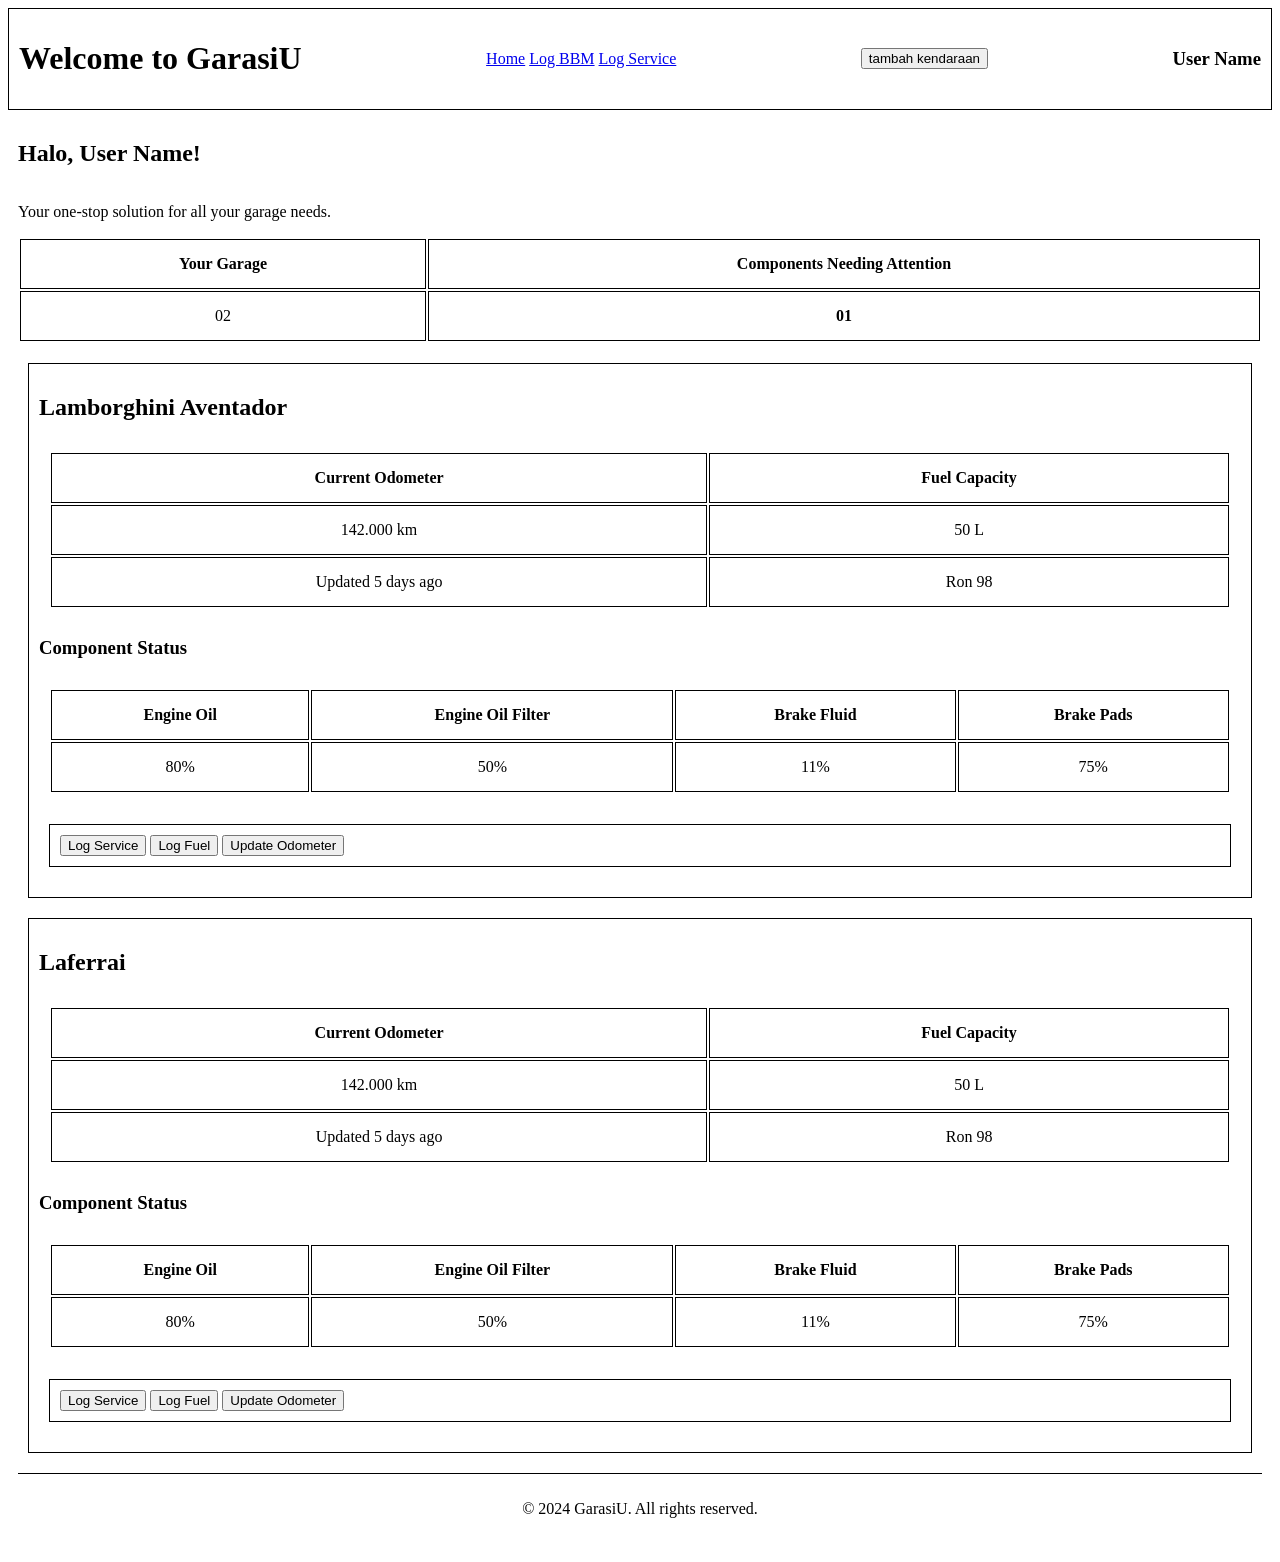
==== index.html @ b38bbaf8 "GarisU Homepage data" ====
<!DOCTYPE html>
<html lang="en">
    <head>
        <meta charset="UTF-8">
        <meta name="viewport" content="width=device-width, initial-scale=1.0">
        <title>GarasiU</title>
        <style>
            th, td {
            padding: 15px;
            text-align: center;
            border: 1px solid #000000;
            }
            section {
            padding: 10px;
            display: flex;
            flex-direction: column;
            justify-content: space-between;
            }
            header {
                display: flex;
                justify-content: space-between;
                align-items: center;
                padding: 10px;
                border: 1px solid #000000;
            }
            div {
                border: 1px solid #000000;
                padding: 10px;
                margin: 10px 0;
            }
            footer {
                text-align: center;
                padding: 10px;
                border-top: 1px solid #000000;
            }
        </style>

    </head>

    <main>
        <header>
            <h1>Welcome to GarasiU</h1>
            <nav>
                <link>
                    <a href="index.html">Home</a>
                    <a href="logBBM.html">Log BBM</a>
                    <a href="logService.html">Log Service</a>
                </link>
            </nav>
            <button>tambah kendaraan</button>
            <h3>User Name</h3>
        </header>

        <section>
            <h2>Halo, User Name!</h2>
            <p>Your one-stop solution for all your garage needs.</p>
            <table>
                <tr>
                    <th>Your Garage</th>
                    <th>Components Needing Attention</th>
                </tr>
                <tr>
                    <td>02</td>
                    <td><b>01</b></td>
                </tr>
            </table>
        </sec>

        <section>
            <div>
                <h2>Lamborghini Aventador</h2>
                <section>
                    <table>
                        <tr>
                            <th>Current Odometer</th>
                            <th>Fuel Capacity</th>
                        </tr>
                        <tr>
                            <td>142.000 km</td>
                            <td>50 L</td>
                        </tr>
                        <tr>
                            <td>Updated 5 days ago</td>
                            <td>Ron 98</td>
                        </tr>
                    </table>
                </section>
                <h3>Component Status</h3>
                <section>
                    <table>
                        <tr>
                            <th>Engine Oil</th>
                            <th>Engine Oil Filter</th>
                            <th>Brake Fluid</th>
                            <th>Brake Pads</th>
                        </tr>
                        <tr>
                            <td>80%</td>
                            <td>50%</td>
                            <td>11%</td>
                            <td>75%</td>
                        </tr>
                    </table>
                </section>
                <section>
                    <div>
                        <button>Log Service</button>
                        <button>Log Fuel</button>
                        <button>Update Odometer</button>
                    </div>
                </section>
            </div>

            <div>
                <h2>Laferrai</h2>
                <section>
                    <table>
                        <tr>
                            <th>Current Odometer</th>
                            <th>Fuel Capacity</th>
                        </tr>
                        <tr>
                            <td>142.000 km</td>
                            <td>50 L</td>
                        </tr>
                        <tr>
                            <td>Updated 5 days ago</td>
                            <td>Ron 98</td>
                        </tr>
                    </table>
                </section>
                <h3>Component Status</h3>
                <section>
                    <table>
                        <tr>
                            <th>Engine Oil</th>
                            <th>Engine Oil Filter</th>
                            <th>Brake Fluid</th>
                            <th>Brake Pads</th>
                        </tr>
                        <tr>
                            <td>80%</td>
                            <td>50%</td>
                            <td>11%</td>
                            <td>75%</td>
                        </tr>
                    </table>
                </section>
                <section>
                    <div>
                        <button>Log Service</button>
                        <button>Log Fuel</button>
                        <button>Update Odometer</button>
                    </div>
                </section>
            </div>
        </section>

        <footer>
            <p>&copy; 2024 GarasiU. All rights reserved.</p>
        </footer>
    </main>
</html>
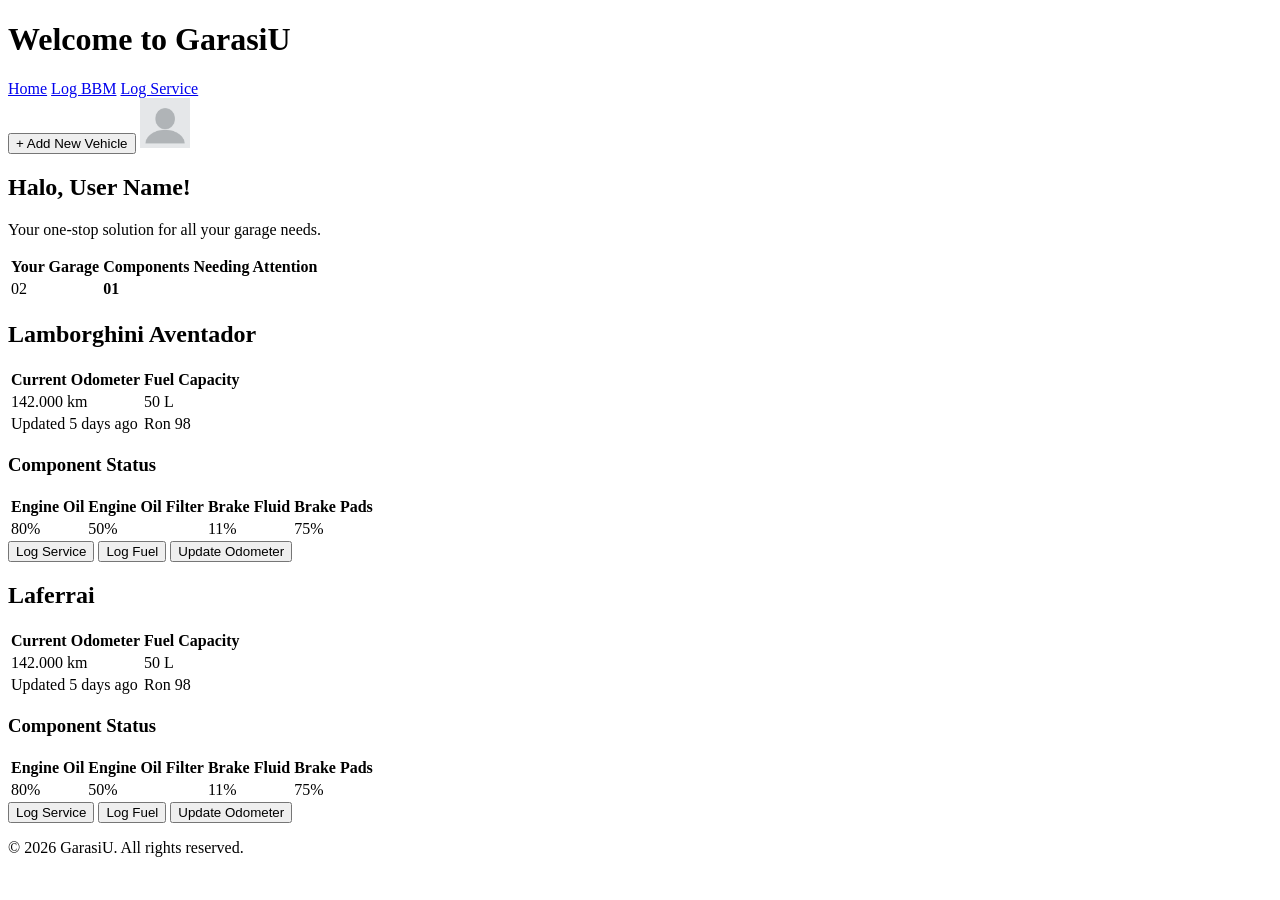
==== commit 39b3972e: "docs: progress documentation" ====
--- a/index.html
+++ b/index.html
@@ -4,37 +4,6 @@
         <meta charset="UTF-8">
         <meta name="viewport" content="width=device-width, initial-scale=1.0">
         <title>GarasiU</title>
-        <style>
-            th, td {
-            padding: 15px;
-            text-align: center;
-            border: 1px solid #000000;
-            }
-            section {
-            padding: 10px;
-            display: flex;
-            flex-direction: column;
-            justify-content: space-between;
-            }
-            header {
-                display: flex;
-                justify-content: space-between;
-                align-items: center;
-                padding: 10px;
-                border: 1px solid #000000;
-            }
-            div {
-                border: 1px solid #000000;
-                padding: 10px;
-                margin: 10px 0;
-            }
-            footer {
-                text-align: center;
-                padding: 10px;
-                border-top: 1px solid #000000;
-            }
-        </style>
-
     </head>
 
     <main>
@@ -47,8 +16,8 @@
                     <a href="logService.html">Log Service</a>
                 </link>
             </nav>
-            <button>tambah kendaraan</button>
-            <h3>User Name</h3>
+            <button>+ Add New Vehicle</button>
+            <img src="profile.png" alt="user profile picture" width="50" height="50">
         </header>
 
         <section>
@@ -64,7 +33,7 @@
                     <td><b>01</b></td>
                 </tr>
             </table>
-        </sec>
+        </section>
 
         <section>
             <div>
@@ -157,7 +126,7 @@
         </section>
 
         <footer>
-            <p>&copy; 2024 GarasiU. All rights reserved.</p>
+            <p>&copy; 2026 GarasiU. All rights reserved.</p>
         </footer>
     </main>
 </html>
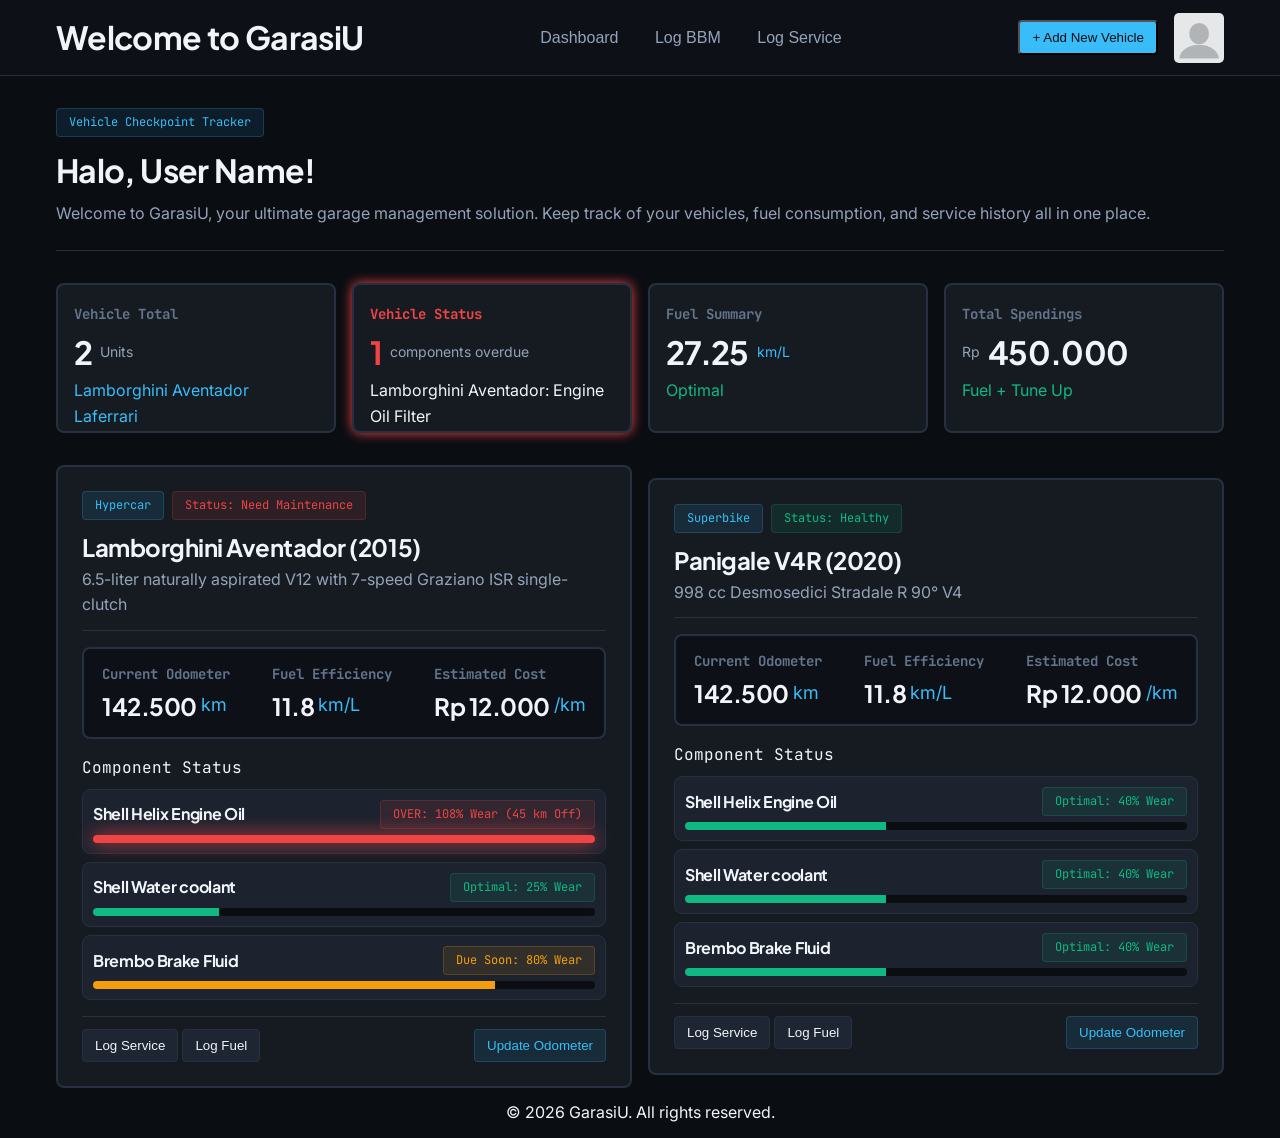
==== commit b7029a13: "style: dashboard styling and responsive" ====
--- a/index.html
+++ b/index.html
@@ -3,124 +3,232 @@
     <head>
         <meta charset="UTF-8">
         <meta name="viewport" content="width=device-width, initial-scale=1.0">
-        <title>GarasiU</title>
+        <title>GarasiU - Dasboard</title>
+        <link rel="stylesheet" href="style.css">
     </head>
 
     <main>
-        <header>
+        <header class="header">
             <h1>Welcome to GarasiU</h1>
             <nav>
-                <link>
-                    <a href="index.html">Home</a>
-                    <a href="logBBM.html">Log BBM</a>
-                    <a href="logService.html">Log Service</a>
-                </link>
+                <a href="index.html">Dashboard</a>
+                <a href="logBBM.html">Log BBM</a>
+                <a href="logService.html">Log Service</a>
             </nav>
-            <button>+ Add New Vehicle</button>
-            <img src="profile.png" alt="user profile picture" width="50" height="50">
+
+            <div>
+                <button>+ Add New Vehicle</button>
+                <img src="profile.png" alt="user profile picture" width="50" height="50">
+            </div>
         </header>
 
-        <section>
+        <section class="hero-home">
+            <span>Vehicle Checkpoint Tracker</span>
             <h2>Halo, User Name!</h2>
-            <p>Your one-stop solution for all your garage needs.</p>
-            <table>
-                <tr>
-                    <th>Your Garage</th>
-                    <th>Components Needing Attention</th>
-                </tr>
-                <tr>
-                    <td>02</td>
-                    <td><b>01</b></td>
-                </tr>
-            </table>
+            <p>Welcome to GarasiU, your ultimate garage management solution. Keep track of your vehicles, fuel consumption, and
+                service history all in one place.</p>
         </section>
 
-        <section>
-            <div>
-                <h2>Lamborghini Aventador</h2>
-                <section>
-                    <table>
-                        <tr>
-                            <th>Current Odometer</th>
-                            <th>Fuel Capacity</th>
-                        </tr>
-                        <tr>
-                            <td>142.000 km</td>
-                            <td>50 L</td>
-                        </tr>
-                        <tr>
-                            <td>Updated 5 days ago</td>
-                            <td>Ron 98</td>
-                        </tr>
-                    </table>
-                </section>
-                <h3>Component Status</h3>
-                <section>
-                    <table>
-                        <tr>
-                            <th>Engine Oil</th>
-                            <th>Engine Oil Filter</th>
-                            <th>Brake Fluid</th>
-                            <th>Brake Pads</th>
-                        </tr>
-                        <tr>
-                            <td>80%</td>
-                            <td>50%</td>
-                            <td>11%</td>
-                            <td>75%</td>
-                        </tr>
-                    </table>
-                </section>
-                <section>
-                    <div>
+        <section class="hero-tab">
+            <div class="hero-tab-armada">
+                <span>Vehicle Total</span>
+                <div>
+                    <h2>2</h2>
+                    <p>Units</p>
+                </div>
+                <ul>Lamborghini Aventador</ul>
+                <ul>Laferrari</ul>
+            </div>
+
+            <div class="hero-tab-status">
+                <span>Vehicle Status</span>
+                <div>
+                    <h2>1</h2>
+                    <p>components overdue</p>
+                </div>
+                <article>Lamborghini Aventador: Engine Oil Filter</article>
+            </div>
+
+            <div class="hero-tab-fuelSummary">
+                <span>Fuel Summary</span>
+                <div>
+                    <h2>27.25</h2>
+                    <p>km/L</p>
+                </div>
+                <article>Optimal</article>
+            </div>
+
+            <div class="hero-tab-spendings">
+                <span>Total Spendings</span>
+                <div>
+                    <p>Rp</p>
+                    <h2>450.000</h2>
+                </div>
+                <article>Fuel + Tune Up</article>
+            </div>
+        </section>
+
+        <section class="card-vehicle">
+            <div class="card-vehicle-1">
+                <section class="card-header">
+                    <div class="card-span">
+                        <span class="type">Hypercar</span>
+                        <span class="status">Status: Need Maintenance</span>
+                    </div>
+                    <h2>Lamborghini Aventador (2015)</h2>
+                    <p>6.5-liter naturally aspirated V12 with 7-speed Graziano ISR single-clutch</p>
+                </section>
+
+                <section class="box-section">
+                    <div class="box-odo">
+                        <span>Current Odometer</span>
+                        <div>
+                            <h2>142.500</h2>
+                            <p>km</p>
+                        </div>
+                    </div>
+
+                    <div class="box-fuel">
+                        <span>Fuel Efficiency</span>
+                        <div >
+                            <h2>11.8</h2>
+                            <p>km/L</p>
+                        </div>
+                    </div>
+
+                    <div class="box-cost">
+                        <span>Estimated Cost</span>
+                        <div>
+                            <h2>Rp 12.000</h2>
+                            <p>/km</p>
+                        </div>
+                    </div>
+                </section>
+
+                <section class="component-list">
+                <span>Component Status</span>
+                    <div class="component-item">
+                        <div class="component-header-1">
+                            <h4>Shell Helix Engine Oil</h4>
+                            <span>OVER: 108% Wear (45 km Off)</span>
+                        </div>
+                
+                        <div class="component-progress-1">
+                            <div class="component-progress-bar-1" style="width: 100%;"></div>
+                        </div>
+                    </div>
+
+                    <div class="component-item">
+                        <div class="component-header-2">
+                            <h4>Shell Water coolant</h4>
+                            <span>Optimal: 25% Wear</span>
+                        </div>
+                    
+                        <div class="component-progress-2">
+                            <div class="component-progress-bar-2" style="width: 25%;"></div>
+                        </div>
+                    </div>
+
+                    <div class="component-item">
+                        <div class="component-header-3">
+                            <h4>Brembo Brake Fluid</h4>
+                            <span>Due Soon: 80% Wear</span>
+                        </div>
+                    
+                        <div class="component-progress-3">
+                            <div class="component-progress-bar-3" style="width: 80%;"></div>
+                        </div>
+                    </div>
+                </section>
+
+                <section class="box-footer">
+                    <div class="box-footer-left">
                         <button>Log Service</button>
                         <button>Log Fuel</button>
-                        <button>Update Odometer</button>
-                    </div>
-                </section>
-            </div>
-
-            <div>
-                <h2>Laferrai</h2>
-                <section>
-                    <table>
-                        <tr>
-                            <th>Current Odometer</th>
-                            <th>Fuel Capacity</th>
-                        </tr>
-                        <tr>
-                            <td>142.000 km</td>
-                            <td>50 L</td>
-                        </tr>
-                        <tr>
-                            <td>Updated 5 days ago</td>
-                            <td>Ron 98</td>
-                        </tr>
-                    </table>
-                </section>
-                <h3>Component Status</h3>
-                <section>
-                    <table>
-                        <tr>
-                            <th>Engine Oil</th>
-                            <th>Engine Oil Filter</th>
-                            <th>Brake Fluid</th>
-                            <th>Brake Pads</th>
-                        </tr>
-                        <tr>
-                            <td>80%</td>
-                            <td>50%</td>
-                            <td>11%</td>
-                            <td>75%</td>
-                        </tr>
-                    </table>
-                </section>
-                <section>
-                    <div>
+                    </div>
+                    <button class="box-footer-right">Update Odometer</button>
+                </section>
+            </div>
+
+            <!-- second -->
+            <div class="card-vehicle-2">
+                <section class="card-header-2">
+                    <div class="card-span-2">
+                        <span class="type">Superbike</span>
+                        <span class="status">Status: Healthy</span>
+                    </div>
+                    <h2>Panigale V4R (2020)</h2>
+                    <p>998 cc Desmosedici Stradale R 90° V4</p>
+                </section>
+            
+                <section class="box-section">
+                    <div class="box-odo">
+                        <span>Current Odometer</span>
+                        <div>
+                            <h2>142.500</h2>
+                            <p>km</p>
+                        </div>
+                    </div>
+            
+                    <div class="box-fuel">
+                        <span>Fuel Efficiency</span>
+                        <div>
+                            <h2>11.8</h2>
+                            <p>km/L</p>
+                        </div>
+                    </div>
+            
+                    <div class="box-cost">
+                        <span>Estimated Cost</span>
+                        <div>
+                            <h2>Rp 12.000</h2>
+                            <p>/km</p>
+                        </div>
+                    </div>
+                </section>
+            
+                <section class="component-list">
+                    <span>Component Status</span>
+                    <div class="component-item">
+                        <div class="component-header-1-2">
+                            <h4>Shell Helix Engine Oil</h4>
+                            <span>Optimal: 40% Wear</span>
+                        </div>
+            
+                        <div class="component-progress-1-2">
+                            <div class="component-progress-bar-1-2" style="width: 40%;"></div>
+                        </div>
+                    </div>
+            
+                    <div class="component-item">
+                        <div class="component-header-2-2">
+                            <h4>Shell Water coolant</h4>
+                            <span>Optimal: 40% Wear</span>
+                        </div>
+            
+                        <div class="component-progress-2-2">
+                            <div class="component-progress-bar-2-2" style="width: 40%;"></div>
+                        </div>
+                    </div>
+            
+                    <div class="component-item">
+                        <div class="component-header-3-2">
+                            <h4>Brembo Brake Fluid</h4>
+                            <span>Optimal: 40% Wear</span>
+                        </div>
+            
+                        <div class="component-progress-3-2">
+                            <div class="component-progress-bar-3-2" style="width: 40%;"></div>
+                        </div>
+                    </div>
+                </section>
+            
+                <section class="box-footer">
+                    <div class="box-footer-left">
                         <button>Log Service</button>
                         <button>Log Fuel</button>
-                        <button>Update Odometer</button>
-                    </div>
+                    </div>
+                    <button class="box-footer-right">Update Odometer</button>
                 </section>
             </div>
         </section>
--- a/style.css
+++ b/style.css
@@ -0,0 +1,644 @@
+@import url('https://fonts.googleapis.com/css2?family=Inter:wght@400;500;600&family=JetBrains+Mono:wght@400;500;600;700&family=Plus+Jakarta+Sans:wght@600;700;800&display=swap');
+
+* {
+    box-sizing: border-box;
+    margin: 0;
+    padding: 0;
+}
+
+body, p, article {
+    font-family: 'Inter', -apple-system, BlinkMacSystemFont, 'Segoe UI', Roboto, sans-serif;
+    color: #F1F5F9;
+    line-height: 1.6;
+}
+
+h1, h2, h3, h4, h5, h6 {
+    font-family: 'Plus Jakarta Sans', sans-serif;
+    font-weight: 700;
+    letter-spacing: -0.02em; 
+}
+
+span {
+    font-family: 'JetBrains Mono', monospace;
+}
+
+main {
+    background-color: #0A0D12;
+    height: 100%;
+}
+
+/* Header Styles */
+.header{
+    background-color: #0D1117;
+    display: flex;
+    border-bottom: 1px solid #263040;
+    color: #F1F5F9;
+    font-family: Nunito, sans-serif;
+    justify-content: space-between;
+    align-items: center;
+    padding: 12px 56px;
+}
+
+.header button {
+    background-color: #38BDF8;
+    color: #0A0D12;
+    font-family: Nunito, sans-serif;
+    padding: 8px 12px;
+    border-radius: 4px;
+    cursor: pointer;
+}
+
+.header nav a {
+    color: #94A3B8;
+    text-decoration: none;
+    gap: 24px;
+    font-size: 16px;
+    padding: 8px 16px;
+}
+
+.header nav a:hover {
+    color: #38BDF8;
+    text-decoration: underline;
+    text-decoration-color: #38BDF8;
+    text-decoration-thickness: 1px;
+    text-underline-offset: 4px;
+    transition: all 0.4s;
+}
+
+.header div {
+    display: flex;
+    align-items: center;
+    gap: 16px;
+}
+
+header div img {
+    border-radius: 10%;
+    cursor: pointer;
+}
+
+/* Hero Section Styles */
+.hero-home {
+    color: #F1F5F9;
+    font-family: Nunito, sans-serif;
+    text-align: left;
+    margin: 32px 56px;
+    border-bottom: 1px solid #263040;
+}
+
+.hero-home span {
+    display: inline-flex;
+    align-items: center;
+    width: fit-content;
+    padding: 4px 12px;
+    font-size: 12px;
+    border-radius: 4px; 
+    color: #38BDF8;
+    background-color: rgb(56 189 248 / 10%); 
+    border: 1px solid rgb(56 189 248 / 20%);
+}
+
+.hero-home h2 {
+    font-size: 32px;
+    margin-top: 8px;
+    margin-bottom: 4px;
+}
+
+.hero-home p {
+    font-size: 16px;
+    margin-top: 0;
+    margin-bottom: 24px;
+    color: #94A3B8;
+}
+
+.hero-tab {
+    display: flex;
+    gap: 16px;
+    margin: 32px 56px;
+    justify-content: center;
+    align-items: center;
+    justify-content: space-between;
+}
+
+/* Hero Tab Styles */
+.hero-tab-armada, .hero-tab-status, .hero-tab-fuelSummary, .hero-tab-spendings {
+    background-color: #161B22;
+    border: 2px solid #263040;
+    border-radius: 8px;
+    padding: 16px;
+    width: 25vw;
+    height: 150px;   
+}
+
+.hero-tab-status {
+    background-color: #161B22;
+    border: 2px solid #263040;
+    border-radius: 8px;
+    padding: 16px;
+    width: 25vw;
+    height: 150px;
+    box-shadow: 0 0 12px #EF4444;
+}
+
+.hero-tab-armada span, .hero-tab-fuelSummary span, .hero-tab-spendings span {
+    font-size: 14px;
+    font-weight: bold;
+    color: #64748B;
+}
+
+.hero-tab-status span {
+    font-size: 14px;
+    font-weight: bold;
+    color: #EF4444;
+}
+
+.hero-tab-armada div, .hero-tab-status div, .hero-tab-fuelSummary div, .hero-tab-spendings div {
+    display: flex;
+    align-items: center;
+    gap: 8px;
+}
+
+.hero-tab-armada h2, .hero-tab-status h2, .hero-tab-fuelSummary h2, .hero-tab-spendings h2 {
+    font-size: 32px;
+}
+
+.hero-tab-armada p, .hero-tab-status p, .hero-tab-spendings p {
+    font-size: 14px;
+    color: #94A3B8;
+}
+.hero-tab-fuelSummary p {
+    font-size: 14px;
+    color: #38BDF8;
+}
+
+.hero-tab-armada ul {
+    font-size: 16px;
+    font-weight: normal;
+    color: #38BDF8;
+}
+
+.hero-tab-status h2{
+    font-size: 32px;
+    color: #EF4444;
+}
+
+.hero-tab-status article {
+    font-size: 16px;
+    font-weight: normal;
+}
+
+.hero-tab-fuelSummary article, .hero-tab-spendings article {
+    font-size: 16px;
+    font-weight: normal;
+    color: #10B981;
+}
+
+/* Card Vehicle Styles */
+.card-vehicle {
+    display: flex;
+    padding: 0px 56px;
+    align-items: center;
+    justify-content: center;
+    justify-content: space-between;
+}
+
+.card-vehicle-1, .card-vehicle-2, .card-vehicle-3 {
+    display: flex;
+    flex-direction: column;
+    background-color: #161B22;
+    border: 2px solid #263040;
+    border-radius: 8px;
+    padding: 24px;
+    width: 45vw;
+    min-height: 150px;   
+    gap: 16px;
+}
+
+.card-vehicle-1 p, .card-vehicle-2 p, .card-vehicle-3 p { 
+    font-size: 16px;
+    margin-top: 0;
+    color: #94A3B8;
+}
+
+.card-span {
+    display: flex;
+    gap: 8px;
+    padding-bottom: 8px;
+}
+.card-span .type {
+    display: inline-flex;
+    align-items: center;
+    width: fit-content;
+    padding: 4px 12px;
+    font-size: 12px;
+    border-radius: 4px; 
+    color: #38BDF8;
+    background-color: rgb(56 189 248 / 10%); 
+    border: 1px solid rgb(56 189 248 / 20%);
+}
+
+.card-span .status {
+    display: inline-flex;
+    align-items: center;
+    width: fit-content;
+    padding: 4px 12px;
+    font-size: 12px;
+    border-radius: 4px; 
+    color: #EF4444;
+    background-color: rgb(239 68 68 / 10%); 
+    border: 1px solid rgb(239 68 68 / 20%);
+}
+
+.card-header {
+    display: flex;
+    flex-direction: column;
+    border-bottom: 1px solid #263040;
+    padding-bottom: 12px;
+}
+
+.card-span-2 {
+    display: flex;
+    gap: 8px;
+    padding-bottom: 8px;
+}
+.card-span-2 .type {
+    display: inline-flex;
+    align-items: center;
+    width: fit-content;
+    padding: 4px 12px;
+    font-size: 12px;
+    border-radius: 4px; 
+    color: #38BDF8;
+    background-color: rgb(56 189 248 / 10%); 
+    border: 1px solid rgb(56 189 248 / 20%);
+}
+
+.card-span-2 .status {
+    display: inline-flex;
+    align-items: center;
+    width: fit-content;
+    padding: 4px 12px;
+    font-size: 12px;
+    border-radius: 4px; 
+    color: #10B981;
+    background-color: rgb(16 185 129 / 10%); 
+    border: 1px solid rgb(16 185 129 / 20%)
+}
+
+.card-header-2 {
+    display: flex;
+    flex-direction: column;
+    border-bottom: 1px solid #263040;
+    padding-bottom: 12px;
+}
+
+.box-section {
+    display: flex;
+    gap: 16px;
+    padding: 12px 18px;
+    justify-content: center;
+    align-items: center;
+    justify-content: space-between;
+    background-color: #0D1117;
+    width: 100%;
+    border-radius: 8px;
+    border: 2px solid #263040;
+}
+
+.box-odo div, .box-fuel div, .box-cost div {
+    display: flex;
+    flex-direction: row;
+    gap: 4px;
+    align-items: center;
+}
+
+.box-odo span, .box-fuel span, .box-cost span {
+    font-size: 14px;
+    font-weight: bold;
+    color: #64748B;
+}
+
+.box-odo p, .box-fuel p, .box-cost p {
+    font-size: 18px;
+    color: #38BDF8;
+}
+
+/* component status */
+.component-list {
+    display: flex;
+    flex-direction: column;
+    gap: 8px;
+}
+
+.component-item {
+    display: flex;
+    flex-direction: column;
+    gap: 6px;
+    padding: 10px;
+    background: rgb(31 38 51 / 80%); 
+    border: 1px solid #263040;
+    border-radius: 8px;
+}
+
+.component-header-1 {
+    display: flex;
+    align-items: center;
+    justify-content: space-between;
+    gap: 8px;
+}
+
+.component-header-1 span {
+    display: inline-flex;
+    align-items: center;
+    width: fit-content;
+    padding: 4px 12px;
+    font-size: 12px;
+    border-radius: 4px; 
+    color: #EF4444;
+    background-color: rgb(239 68 68 / 10%); 
+    border: 1px solid rgb(239 68 68 / 20%);
+}
+
+.component-progress-1 {
+    width: 100%;
+    height: 8px;
+    background: #0A0D12;
+    border-radius: 4px;
+    overflow: hidden;
+    box-shadow: 0 0 18px #EF4444;
+}
+
+.component-progress-bar-1 {
+    height: 100%;
+    background: #EF4444;
+    transition: width 0.3s ease-in-out;
+}
+
+.component-header-2 {
+    display: flex;
+    align-items: center;
+    justify-content: space-between;
+    gap: 8px;
+}
+
+.component-header-2 span {
+    display: inline-flex;
+    align-items: center;
+    width: fit-content;
+    padding: 4px 12px;
+    font-size: 12px;
+    border-radius: 4px; 
+    color: #10B981;
+    background-color: rgb(16 185 129 / 10%); 
+    border: 1px solid rgb(16 185 129 / 20%)
+}
+
+.component-progress-2 {
+    width: 100%;
+    height: 8px;
+    background: #0A0D12;
+    border-radius: 4px;
+    overflow: hidden;
+}
+
+.component-progress-bar-2 {
+    height: 100%;
+    background: #10B981;
+    transition: width 0.3s ease-in-out;
+}
+
+.component-header-3 {
+    display: flex;
+    align-items: center;
+    justify-content: space-between;
+    gap: 8px;
+}
+
+.component-header-3 span {
+    display: inline-flex;
+    align-items: center;
+    width: fit-content;
+    padding: 4px 12px;
+    font-size: 12px;
+    border-radius: 4px; 
+    color: #f59e0b;
+    background-color: rgb(245 158 11 / 10%); 
+    border: 1px solid rgb(245 158 11 / 20%)
+}
+
+.component-progress-3 {
+    width: 100%;
+    height: 8px;
+    background: #0A0D12;
+    border-radius: 4px;
+    overflow: hidden;
+}
+
+.component-progress-bar-3 {
+    height: 100%;
+    background: #f59e0b;
+    transition: width 0.3s ease-in-out;
+}
+
+
+.box-footer{
+    display: flex;
+    width: fill-content;
+    justify-content: space-between;
+    border-top: 1px solid #263040;
+    padding-top: 12px;
+}
+
+.box-footer-left button {
+    background-color: #1F2633;
+    color: #F1F5F9;
+    font-family: Nunito, sans-serif;
+    border: 1px solid rgb(38 48 64);
+    padding: 8px 12px;
+    border-radius: 4px;
+    cursor: pointer;
+}
+
+.box-footer-right {
+    font-family: Nunito, sans-serif;
+    padding: 8px 12px;
+    border-radius: 4px;
+    cursor: pointer;
+    color: #38BDF8;
+    background-color: rgb(56 189 248 / 10%); 
+    border: 1px solid rgb(56 189 248 / 20%);
+}
+
+.component-header-1-2 {
+    display: flex;
+    align-items: center;
+    justify-content: space-between;
+    gap: 8px;
+}
+
+.component-header-1-2 span {
+    display: inline-flex;
+    align-items: center;
+    width: fit-content;
+    padding: 4px 12px;
+    font-size: 12px;
+    border-radius: 4px; 
+    color: #10B981;
+    background-color: rgb(16 185 129 / 10%); 
+    border: 1px solid rgb(16 185 129 / 20%);
+}
+
+.component-progress-1-2 {
+    width: 100%;
+    height: 8px;
+    background: #0A0D12;
+    border-radius: 4px;
+    overflow: hidden;
+}
+
+.component-progress-bar-1-2 {
+    height: 100%;
+    background: #10B981;
+    transition: width 0.3s ease-in-out;
+}
+
+.component-header-2-2 {
+    display: flex;
+    align-items: center;
+    justify-content: space-between;
+    gap: 8px;
+}
+
+.component-header-2-2 span {
+    display: inline-flex;
+    align-items: center;
+    width: fit-content;
+    padding: 4px 12px;
+    font-size: 12px;
+    border-radius: 4px; 
+    color: #10B981;
+    background-color: rgb(16 185 129 / 10%); 
+    border: 1px solid rgb(16 185 129 / 20%);
+}
+
+.component-progress-2-2 {
+    width: 100%;
+    height: 8px;
+    background: #0A0D12;
+    border-radius: 4px;
+    overflow: hidden;
+}
+
+.component-progress-bar-2-2 {
+    height: 100%;
+    background: #10B981;
+    transition: width 0.3s ease-in-out;
+}
+
+.component-header-3-2 {
+    display: flex;
+    align-items: center;
+    justify-content: space-between;
+    gap: 8px;
+}
+
+.component-header-3-2 span {
+    display: inline-flex;
+    align-items: center;
+    width: fit-content;
+    padding: 4px 12px;
+    font-size: 12px;
+    border-radius: 4px; 
+    color: #10B981;
+    background-color: rgb(16 185 129 / 10%); 
+    border: 1px solid rgb(16 185 129 / 20%);
+}
+
+.component-progress-3-2 {
+    width: 100%;
+    height: 8px;
+    background: #0A0D12;
+    border-radius: 4px;
+    overflow: hidden;
+}
+
+.component-progress-bar-3-2 {
+    height: 100%;
+    background: #10B981;
+    transition: width 0.3s ease-in-out;
+}
+
+footer{
+    display: flex;
+    justify-content: space-between;
+    align-items: center;
+    justify-content: center;
+    padding: 12px 56px;
+}
+
+@media screen and (max-width: 768px) {
+    
+    .header {
+        flex-direction: column;
+        padding: 16px;
+        gap: 16px;
+        text-align: center;
+    }
+
+    .header nav {
+        display: flex;
+        flex-direction: column;
+        gap: 12px;
+        width: 100%;
+    }
+
+    .header div {
+        justify-content: center;
+        width: 100%;
+    }
+
+    .hero-home {
+        margin: 24px 16px;
+    }
+
+    .hero-tab {
+        flex-direction: column;
+        margin: 24px 16px;
+        gap: 16px;
+    }
+
+    .hero-tab-armada, .hero-tab-status, .hero-tab-fuelSummary, .hero-tab-spendings {
+        width: 100%; 
+    }
+
+    .card-vehicle {
+        flex-direction: column;
+        padding: 16px;
+        gap: 24px;
+    }
+
+    .card-vehicle-1, .card-vehicle-2, .card-vehicle-3 {
+        width: 100%; 
+    }
+
+    .box-section {
+        flex-direction: column;
+        align-items: flex-start;
+        gap: 12px;
+    }
+
+    .box-footer {
+        flex-direction: column;
+        gap: 12px;
+    }
+
+    .box-footer-left {
+        display: flex;
+        flex-direction: column;
+        gap: 8px;
+        width: 100%;
+    }
+
+    .box-footer-left button, .box-footer-right {
+        width: 100%;
+    }
+}
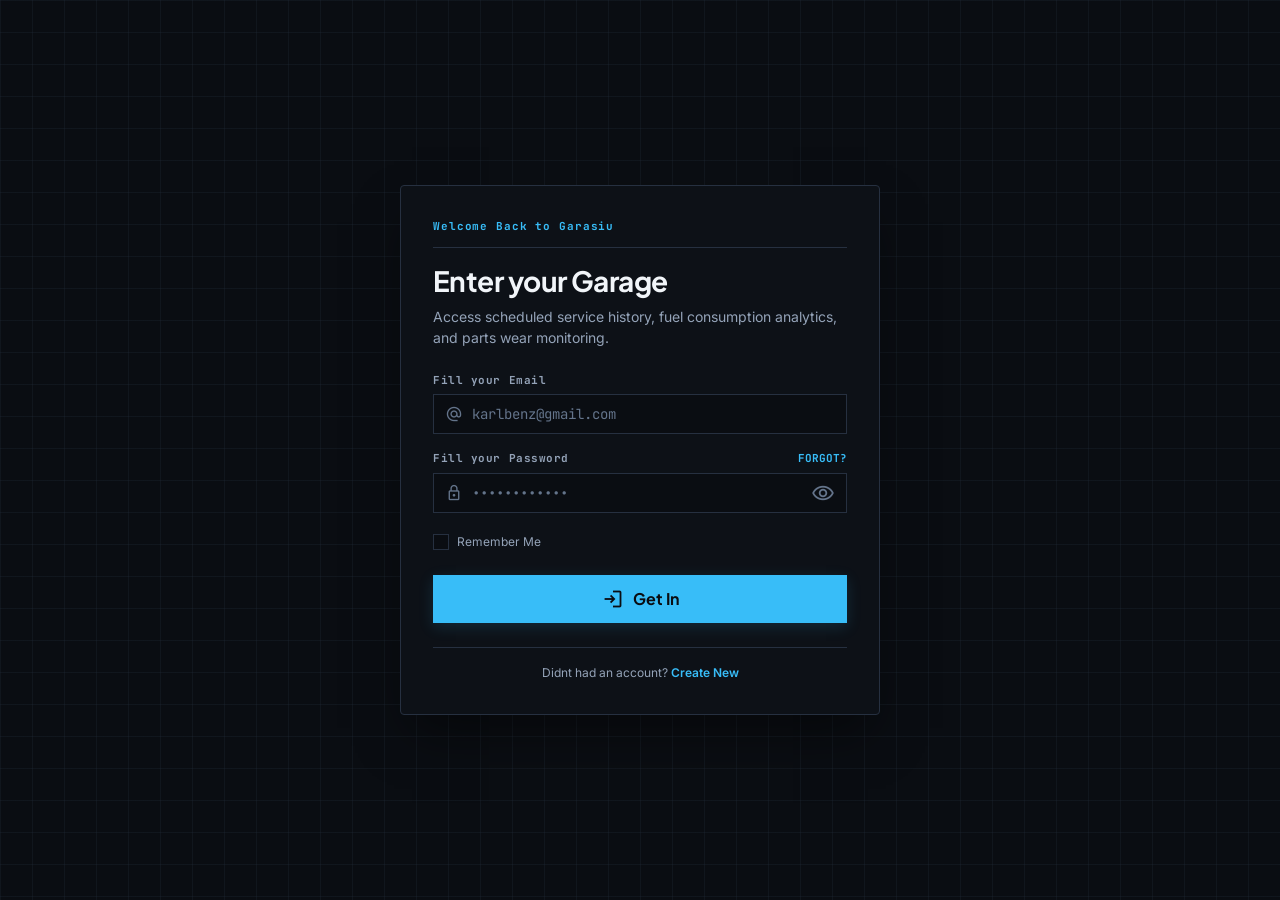
==== commit 9e6a89d7: "feat: new login page" ====
--- a/index.html
+++ b/index.html
@@ -1,240 +1,82 @@
 <!DOCTYPE html>
-<html lang="en">
-    <head>
-        <meta charset="UTF-8">
-        <meta name="viewport" content="width=device-width, initial-scale=1.0">
-        <title>GarasiU - Dasboard</title>
-        <link rel="stylesheet" href="style.css">
-    </head>
+<html lang="id">
 
-    <main>
-        <header class="header">
-            <h1>Welcome to GarasiU</h1>
-            <nav>
-                <a href="index.html">Dashboard</a>
-                <a href="logBBM.html">Log BBM</a>
-                <a href="logService.html">Log Service</a>
-            </nav>
+<head>
+    <meta charset="utf-8">
+    <meta name="viewport" content="width=device-width, initial-scale=1.0">
+    <title>GARASIU ApexLog — Autentikasi Pemilik Kendaraan</title>
 
-            <div>
-                <button>+ Add New Vehicle</button>
-                <img src="profile.png" alt="user profile picture" width="50" height="50">
-            </div>
-        </header>
+    <link href="https://fonts.googleapis.com" rel="preconnect">
+    <link crossorigin="" href="https://fonts.gstatic.com" rel="preconnect">
+    <link
+        href="https://fonts.googleapis.com/css2?family=Inter:wght@400;500;600&family=JetBrains+Mono:wght@400;500;600;700&family=Plus+Jakarta+Sans:wght@500;600;700;800&display=swap"
+        rel="stylesheet">
+    <link href="https://fonts.googleapis.com/css2?family=Material+Symbols+Outlined:wght,FILL@100..700,0..1&display=swap"
+        rel="stylesheet">
 
-        <section class="hero-home">
-            <span>Vehicle Checkpoint Tracker</span>
-            <h2>Halo, User Name!</h2>
-            <p>Welcome to GarasiU, your ultimate garage management solution. Keep track of your vehicles, fuel consumption, and
-                service history all in one place.</p>
-        </section>
+    <link rel="stylesheet" href="style.css">
+</head>
 
-        <section class="hero-tab">
-            <div class="hero-tab-armada">
-                <span>Vehicle Total</span>
-                <div>
-                    <h2>2</h2>
-                    <p>Units</p>
+<body>
+
+    <main class="container">
+        <div class="login-card">
+
+            <div class="card-header">
+                <div class="badge-group">
+                    <span class="label">Welcome Back to Garasiu</span>
                 </div>
-                <ul>Lamborghini Aventador</ul>
-                <ul>Laferrari</ul>
             </div>
 
-            <div class="hero-tab-status">
-                <span>Vehicle Status</span>
-                <div>
-                    <h2>1</h2>
-                    <p>components overdue</p>
-                </div>
-                <article>Lamborghini Aventador: Engine Oil Filter</article>
+            <div class="card-title">
+                <h2>Enter your Garage</h2>
+                <p>Access scheduled service history, fuel consumption analytics, and parts wear monitoring.</p>
             </div>
 
-            <div class="hero-tab-fuelSummary">
-                <span>Fuel Summary</span>
-                <div>
-                    <h2>27.25</h2>
-                    <p>km/L</p>
+
+            <form id="loginForm">
+
+                <div class="form-group">
+                    <label for="identifier">Fill your Email</label>
+                    <div class="input-wrapper">
+                        <span class="material-symbols-outlined input-icon">alternate_email</span>
+                        <input id="identifier" name="identifier" type="email" placeholder="karlbenz@gmail.com"
+                            required>
+                    </div>
                 </div>
-                <article>Optimal</article>
+
+                <div class="form-group">
+                    <div class="label-row">
+                        <label for="password">Fill your Password</label>
+                        <a href="#" class="forgot-link">FORGOT?</a>
+                    </div>
+                    <div class="input-wrapper">
+                        <span class="material-symbols-outlined input-icon">lock</span>
+                        <input id="password" name="password" type="password" placeholder="••••••••••••" required>
+                        <button type="button" class="btn-toggle-pwd" onclick="togglePasswordVisibility()">
+                            <span class="material-symbols-outlined" id="togglePasswordIcon">visibility</span>
+                        </button>
+                    </div>
+                </div>
+
+                <div class="remember-row">
+                    <label class="checkbox-container">
+                        <input id="rememberDevice" type="checkbox">
+                        <span class="checkbox-text">Remember Me</span>
+                    </label>
+                </div>
+
+                <button class="btn-primary" type="submit">
+                    <span class="material-symbols-outlined">login</span>
+                    <span>Get In</span>
+                </button>
+            </form>
+
+
+            <div class="card-footer">
+                <p>Didnt had an account? <a href="#">Create New</a></p>
             </div>
-
-            <div class="hero-tab-spendings">
-                <span>Total Spendings</span>
-                <div>
-                    <p>Rp</p>
-                    <h2>450.000</h2>
-                </div>
-                <article>Fuel + Tune Up</article>
-            </div>
-        </section>
-
-        <section class="card-vehicle">
-            <div class="card-vehicle-1">
-                <section class="card-header">
-                    <div class="card-span">
-                        <span class="type">Hypercar</span>
-                        <span class="status">Status: Need Maintenance</span>
-                    </div>
-                    <h2>Lamborghini Aventador (2015)</h2>
-                    <p>6.5-liter naturally aspirated V12 with 7-speed Graziano ISR single-clutch</p>
-                </section>
-
-                <section class="box-section">
-                    <div class="box-odo">
-                        <span>Current Odometer</span>
-                        <div>
-                            <h2>142.500</h2>
-                            <p>km</p>
-                        </div>
-                    </div>
-
-                    <div class="box-fuel">
-                        <span>Fuel Efficiency</span>
-                        <div >
-                            <h2>11.8</h2>
-                            <p>km/L</p>
-                        </div>
-                    </div>
-
-                    <div class="box-cost">
-                        <span>Estimated Cost</span>
-                        <div>
-                            <h2>Rp 12.000</h2>
-                            <p>/km</p>
-                        </div>
-                    </div>
-                </section>
-
-                <section class="component-list">
-                <span>Component Status</span>
-                    <div class="component-item">
-                        <div class="component-header-1">
-                            <h4>Shell Helix Engine Oil</h4>
-                            <span>OVER: 108% Wear (45 km Off)</span>
-                        </div>
-                
-                        <div class="component-progress-1">
-                            <div class="component-progress-bar-1" style="width: 100%;"></div>
-                        </div>
-                    </div>
-
-                    <div class="component-item">
-                        <div class="component-header-2">
-                            <h4>Shell Water coolant</h4>
-                            <span>Optimal: 25% Wear</span>
-                        </div>
-                    
-                        <div class="component-progress-2">
-                            <div class="component-progress-bar-2" style="width: 25%;"></div>
-                        </div>
-                    </div>
-
-                    <div class="component-item">
-                        <div class="component-header-3">
-                            <h4>Brembo Brake Fluid</h4>
-                            <span>Due Soon: 80% Wear</span>
-                        </div>
-                    
-                        <div class="component-progress-3">
-                            <div class="component-progress-bar-3" style="width: 80%;"></div>
-                        </div>
-                    </div>
-                </section>
-
-                <section class="box-footer">
-                    <div class="box-footer-left">
-                        <button>Log Service</button>
-                        <button>Log Fuel</button>
-                    </div>
-                    <button class="box-footer-right">Update Odometer</button>
-                </section>
-            </div>
-
-            <!-- second -->
-            <div class="card-vehicle-2">
-                <section class="card-header-2">
-                    <div class="card-span-2">
-                        <span class="type">Superbike</span>
-                        <span class="status">Status: Healthy</span>
-                    </div>
-                    <h2>Panigale V4R (2020)</h2>
-                    <p>998 cc Desmosedici Stradale R 90° V4</p>
-                </section>
-            
-                <section class="box-section">
-                    <div class="box-odo">
-                        <span>Current Odometer</span>
-                        <div>
-                            <h2>142.500</h2>
-                            <p>km</p>
-                        </div>
-                    </div>
-            
-                    <div class="box-fuel">
-                        <span>Fuel Efficiency</span>
-                        <div>
-                            <h2>11.8</h2>
-                            <p>km/L</p>
-                        </div>
-                    </div>
-            
-                    <div class="box-cost">
-                        <span>Estimated Cost</span>
-                        <div>
-                            <h2>Rp 12.000</h2>
-                            <p>/km</p>
-                        </div>
-                    </div>
-                </section>
-            
-                <section class="component-list">
-                    <span>Component Status</span>
-                    <div class="component-item">
-                        <div class="component-header-1-2">
-                            <h4>Shell Helix Engine Oil</h4>
-                            <span>Optimal: 40% Wear</span>
-                        </div>
-            
-                        <div class="component-progress-1-2">
-                            <div class="component-progress-bar-1-2" style="width: 40%;"></div>
-                        </div>
-                    </div>
-            
-                    <div class="component-item">
-                        <div class="component-header-2-2">
-                            <h4>Shell Water coolant</h4>
-                            <span>Optimal: 40% Wear</span>
-                        </div>
-            
-                        <div class="component-progress-2-2">
-                            <div class="component-progress-bar-2-2" style="width: 40%;"></div>
-                        </div>
-                    </div>
-            
-                    <div class="component-item">
-                        <div class="component-header-3-2">
-                            <h4>Brembo Brake Fluid</h4>
-                            <span>Optimal: 40% Wear</span>
-                        </div>
-            
-                        <div class="component-progress-3-2">
-                            <div class="component-progress-bar-3-2" style="width: 40%;"></div>
-                        </div>
-                    </div>
-                </section>
-            
-                <section class="box-footer">
-                    <div class="box-footer-left">
-                        <button>Log Service</button>
-                        <button>Log Fuel</button>
-                    </div>
-                    <button class="box-footer-right">Update Odometer</button>
-                </section>
-            </div>
-        </section>
-
-        <footer>
-            <p>&copy; 2026 GarasiU. All rights reserved.</p>
-        </footer>
+        </div>
     </main>
+</body>
 </html>
--- a/style.css
+++ b/style.css
@@ -1,644 +1,304 @@
-@import url('https://fonts.googleapis.com/css2?family=Inter:wght@400;500;600&family=JetBrains+Mono:wght@400;500;600;700&family=Plus+Jakarta+Sans:wght@600;700;800&display=swap');
-
+/* VARIABLES */
+:root {
+    --canvas-void: #0A0D12;
+    --surface-base: #0D1117;
+    --surface-overlay: #1F2633;
+    --surface-raised: #161B22;
+    --surface-bright: #353940;
+    
+    --text-primary: #F1F5F9;
+    --text-secondary: #94A3B8;
+    --text-muted: #64748B;
+    
+    --action-primary: #38BDF8;
+    --action-primary-hover: #60cdfc;
+    
+    --border-subtle: #263040;
+    --border-bright: #3B475C;
+
+    --font-heading: 'Plus Jakarta Sans', sans-serif;
+    --font-body: 'Inter', sans-serif;
+    --font-mono: 'JetBrains Mono', monospace;
+}
+
+/* RESET */
 * {
-    box-sizing: border-box;
     margin: 0;
     padding: 0;
-}
-
-body, p, article {
-    font-family: 'Inter', -apple-system, BlinkMacSystemFont, 'Segoe UI', Roboto, sans-serif;
-    color: #F1F5F9;
-    line-height: 1.6;
-}
-
-h1, h2, h3, h4, h5, h6 {
-    font-family: 'Plus Jakarta Sans', sans-serif;
-    font-weight: 700;
-    letter-spacing: -0.02em; 
-}
-
-span {
-    font-family: 'JetBrains Mono', monospace;
-}
-
-main {
-    background-color: #0A0D12;
-    height: 100%;
-}
-
-/* Header Styles */
-.header{
-    background-color: #0D1117;
-    display: flex;
-    border-bottom: 1px solid #263040;
-    color: #F1F5F9;
-    font-family: Nunito, sans-serif;
+    box-sizing: border-box;
+}
+
+body {
+    background-color: var(--canvas-void);
+    color: var(--text-primary);
+    font-family: var(--font-body);
+    font-size: 14px;
+    line-height: 1.5;
+    min-height: 100vh;
+    display: flex;
+    justify-content: center;
+    align-items: center;
+    
+    background-image: linear-gradient(to right, rgba(38, 48, 64, 0.25) 1px, transparent 1px),
+                      linear-gradient(to bottom, rgba(38, 48, 64, 0.25) 1px, transparent 1px);
+    background-size: 32px 32px;
+}
+
+/* MATERIAL ICONS */
+.material-symbols-outlined {
+    font-variation-settings: 'FILL' 0, 'wght' 400, 'GRAD' 0, 'opsz' 20;
+    display: flex;
+    align-items: center;
+    justify-content: center;
+}
+
+/* TYPOGRAPHY UTILITIES */
+.text-cyan { color: var(--action-primary); }
+.text-bold { font-weight: bold; }
+a { color: var(--action-primary); text-decoration: none; }
+a:hover { text-decoration: underline; }
+
+/* LAYOUT & CARD */
+.container {
+    width: 100%;
+    padding: 24px;
+    display: flex;
+    justify-content: center;
+}
+
+.login-card {
+    background-color: var(--surface-base);
+    border: 1px solid var(--border-subtle);
+    border-radius: 4px;
+    padding: 32px;
+    width: 100%;
+    max-width: 480px;
+    box-shadow: 0 25px 50px -12px rgba(0, 0, 0, 0.5);
+}
+
+/* CARD HEADER */
+.card-header {
+    display: flex;
     justify-content: space-between;
     align-items: center;
-    padding: 12px 56px;
-}
-
-.header button {
-    background-color: #38BDF8;
-    color: #0A0D12;
-    font-family: Nunito, sans-serif;
-    padding: 8px 12px;
-    border-radius: 4px;
-    cursor: pointer;
-}
-
-.header nav a {
-    color: #94A3B8;
-    text-decoration: none;
-    gap: 24px;
-    font-size: 16px;
-    padding: 8px 16px;
-}
-
-.header nav a:hover {
-    color: #38BDF8;
-    text-decoration: underline;
-    text-decoration-color: #38BDF8;
-    text-decoration-thickness: 1px;
-    text-underline-offset: 4px;
-    transition: all 0.4s;
-}
-
-.header div {
-    display: flex;
-    align-items: center;
+    border-bottom: 1px solid var(--border-subtle);
+    padding-bottom: 12px;
+    margin-bottom: 12px;
+}
+
+.badge-group {
+    display: flex;
+    align-items: center;
+    gap: 8px;
+}
+
+.dot {
+    width: 8px;
+    height: 8px;
+    background-color: var(--action-primary);
+}
+
+.label, .gateway {
+    font-family: var(--font-mono);
+    font-size: 11px;
+    font-weight: 700;
+    letter-spacing: 0.08em;
+}
+
+.label { color: var(--action-primary); }
+.gateway { color: var(--text-muted); }
+
+/* CARD TITLES */
+.card-title {
+    margin-bottom: 24px;
+}
+
+.card-title h2 {
+    font-family: var(--font-heading);
+    font-size: 28px;
+    font-weight: 700;
+    letter-spacing: -0.02em;
+    margin-bottom: 4px;
+}
+
+.card-title p {
+    color: var(--text-secondary);
+}
+
+/* FORMS */
+form {
+    display: flex;
+    flex-direction: column;
     gap: 16px;
 }
 
-header div img {
-    border-radius: 10%;
-    cursor: pointer;
-}
-
-/* Hero Section Styles */
-.hero-home {
-    color: #F1F5F9;
-    font-family: Nunito, sans-serif;
-    text-align: left;
-    margin: 32px 56px;
-    border-bottom: 1px solid #263040;
-}
-
-.hero-home span {
-    display: inline-flex;
-    align-items: center;
-    width: fit-content;
-    padding: 4px 12px;
-    font-size: 12px;
-    border-radius: 4px; 
-    color: #38BDF8;
-    background-color: rgb(56 189 248 / 10%); 
-    border: 1px solid rgb(56 189 248 / 20%);
-}
-
-.hero-home h2 {
-    font-size: 32px;
-    margin-top: 8px;
-    margin-bottom: 4px;
-}
-
-.hero-home p {
-    font-size: 16px;
-    margin-top: 0;
-    margin-bottom: 24px;
-    color: #94A3B8;
-}
-
-.hero-tab {
-    display: flex;
-    gap: 16px;
-    margin: 32px 56px;
-    justify-content: center;
-    align-items: center;
-    justify-content: space-between;
-}
-
-/* Hero Tab Styles */
-.hero-tab-armada, .hero-tab-status, .hero-tab-fuelSummary, .hero-tab-spendings {
-    background-color: #161B22;
-    border: 2px solid #263040;
-    border-radius: 8px;
-    padding: 16px;
-    width: 25vw;
-    height: 150px;   
-}
-
-.hero-tab-status {
-    background-color: #161B22;
-    border: 2px solid #263040;
-    border-radius: 8px;
-    padding: 16px;
-    width: 25vw;
-    height: 150px;
-    box-shadow: 0 0 12px #EF4444;
-}
-
-.hero-tab-armada span, .hero-tab-fuelSummary span, .hero-tab-spendings span {
-    font-size: 14px;
-    font-weight: bold;
-    color: #64748B;
-}
-
-.hero-tab-status span {
-    font-size: 14px;
-    font-weight: bold;
-    color: #EF4444;
-}
-
-.hero-tab-armada div, .hero-tab-status div, .hero-tab-fuelSummary div, .hero-tab-spendings div {
-    display: flex;
-    align-items: center;
-    gap: 8px;
-}
-
-.hero-tab-armada h2, .hero-tab-status h2, .hero-tab-fuelSummary h2, .hero-tab-spendings h2 {
-    font-size: 32px;
-}
-
-.hero-tab-armada p, .hero-tab-status p, .hero-tab-spendings p {
-    font-size: 14px;
-    color: #94A3B8;
-}
-.hero-tab-fuelSummary p {
-    font-size: 14px;
-    color: #38BDF8;
-}
-
-.hero-tab-armada ul {
-    font-size: 16px;
-    font-weight: normal;
-    color: #38BDF8;
-}
-
-.hero-tab-status h2{
-    font-size: 32px;
-    color: #EF4444;
-}
-
-.hero-tab-status article {
-    font-size: 16px;
-    font-weight: normal;
-}
-
-.hero-tab-fuelSummary article, .hero-tab-spendings article {
-    font-size: 16px;
-    font-weight: normal;
-    color: #10B981;
-}
-
-/* Card Vehicle Styles */
-.card-vehicle {
-    display: flex;
-    padding: 0px 56px;
-    align-items: center;
-    justify-content: center;
-    justify-content: space-between;
-}
-
-.card-vehicle-1, .card-vehicle-2, .card-vehicle-3 {
-    display: flex;
-    flex-direction: column;
-    background-color: #161B22;
-    border: 2px solid #263040;
-    border-radius: 8px;
-    padding: 24px;
-    width: 45vw;
-    min-height: 150px;   
-    gap: 16px;
-}
-
-.card-vehicle-1 p, .card-vehicle-2 p, .card-vehicle-3 p { 
-    font-size: 16px;
-    margin-top: 0;
-    color: #94A3B8;
-}
-
-.card-span {
-    display: flex;
-    gap: 8px;
-    padding-bottom: 8px;
-}
-.card-span .type {
-    display: inline-flex;
-    align-items: center;
-    width: fit-content;
-    padding: 4px 12px;
-    font-size: 12px;
-    border-radius: 4px; 
-    color: #38BDF8;
-    background-color: rgb(56 189 248 / 10%); 
-    border: 1px solid rgb(56 189 248 / 20%);
-}
-
-.card-span .status {
-    display: inline-flex;
-    align-items: center;
-    width: fit-content;
-    padding: 4px 12px;
-    font-size: 12px;
-    border-radius: 4px; 
-    color: #EF4444;
-    background-color: rgb(239 68 68 / 10%); 
-    border: 1px solid rgb(239 68 68 / 20%);
-}
-
-.card-header {
-    display: flex;
-    flex-direction: column;
-    border-bottom: 1px solid #263040;
-    padding-bottom: 12px;
-}
-
-.card-span-2 {
-    display: flex;
-    gap: 8px;
-    padding-bottom: 8px;
-}
-.card-span-2 .type {
-    display: inline-flex;
-    align-items: center;
-    width: fit-content;
-    padding: 4px 12px;
-    font-size: 12px;
-    border-radius: 4px; 
-    color: #38BDF8;
-    background-color: rgb(56 189 248 / 10%); 
-    border: 1px solid rgb(56 189 248 / 20%);
-}
-
-.card-span-2 .status {
-    display: inline-flex;
-    align-items: center;
-    width: fit-content;
-    padding: 4px 12px;
-    font-size: 12px;
-    border-radius: 4px; 
-    color: #10B981;
-    background-color: rgb(16 185 129 / 10%); 
-    border: 1px solid rgb(16 185 129 / 20%)
-}
-
-.card-header-2 {
-    display: flex;
-    flex-direction: column;
-    border-bottom: 1px solid #263040;
-    padding-bottom: 12px;
-}
-
-.box-section {
-    display: flex;
-    gap: 16px;
-    padding: 12px 18px;
-    justify-content: center;
-    align-items: center;
-    justify-content: space-between;
-    background-color: #0D1117;
-    width: 100%;
-    border-radius: 8px;
-    border: 2px solid #263040;
-}
-
-.box-odo div, .box-fuel div, .box-cost div {
-    display: flex;
-    flex-direction: row;
-    gap: 4px;
-    align-items: center;
-}
-
-.box-odo span, .box-fuel span, .box-cost span {
-    font-size: 14px;
-    font-weight: bold;
-    color: #64748B;
-}
-
-.box-odo p, .box-fuel p, .box-cost p {
-    font-size: 18px;
-    color: #38BDF8;
-}
-
-/* component status */
-.component-list {
-    display: flex;
-    flex-direction: column;
-    gap: 8px;
-}
-
-.component-item {
+.form-group {
     display: flex;
     flex-direction: column;
     gap: 6px;
-    padding: 10px;
-    background: rgb(31 38 51 / 80%); 
-    border: 1px solid #263040;
-    border-radius: 8px;
-}
-
-.component-header-1 {
-    display: flex;
-    align-items: center;
+}
+
+.label-row {
+    display: flex;
     justify-content: space-between;
+    align-items: center;
+}
+
+label {
+    font-family: var(--font-mono);
+    font-size: 11px;
+    font-weight: 700;
+    color: var(--text-secondary);
+    letter-spacing: 0.05em;
+}
+
+.forgot-link {
+    font-family: var(--font-mono);
+    font-size: 11px;
+    font-weight: 700;
+}
+
+.input-wrapper {
+    position: relative;
+    width: 100%;
+}
+
+.input-icon {
+    position: absolute;
+    left: 12px;
+    top: 50%;
+    transform: translateY(-50%);
+    color: var(--text-muted);
+    font-size: 18px;
+    pointer-events: none;
+}
+
+input[type="email"],
+input[type="password"] {
+    width: 100%;
+    background-color: var(--canvas-void);
+    border: 1px solid var(--border-subtle);
+    color: var(--text-primary);
+    font-family: var(--font-mono);
+    font-size: 14px;
+    padding: 10px 12px 10px 38px;
+    outline: none;
+    transition: all 0.2s;
+}
+
+input::placeholder {
+    color: var(--text-muted);
+}
+
+input:focus {
+    border-color: var(--action-primary);
+}
+
+/* password */
+
+.btn-toggle-pwd {
+    position: absolute;
+    right: 12px;
+    top: 50%;
+    transform: translateY(-50%);
+    background: none;
+    border: none;
+    color: var(--text-muted);
+    cursor: pointer;
+}
+
+
+/* REMEMBER ME */
+.remember-row {
+    display: flex;
+    justify-content: space-between;
+    align-items: center;
+    margin-top: 4px;
+}
+
+.checkbox-container {
+    display: flex;
+    align-items: center;
     gap: 8px;
-}
-
-.component-header-1 span {
-    display: inline-flex;
-    align-items: center;
-    width: fit-content;
-    padding: 4px 12px;
+    cursor: pointer;
+}
+
+input[type="checkbox"] {
+    appearance: none;
+    width: 16px;
+    height: 16px;
+    border: 1px solid var(--border-subtle);
+    background-color: var(--canvas-void);
+    cursor: pointer;
+    position: relative;
+}
+
+input[type="checkbox"]:checked {
+    background-color: var(--action-primary);
+    border-color: var(--action-primary);
+}
+
+input[type="checkbox"]:checked::after {
+    content: "✓";
+    color: var(--canvas-void);
     font-size: 12px;
-    border-radius: 4px; 
-    color: #EF4444;
-    background-color: rgb(239 68 68 / 10%); 
-    border: 1px solid rgb(239 68 68 / 20%);
-}
-
-.component-progress-1 {
-    width: 100%;
-    height: 8px;
-    background: #0A0D12;
-    border-radius: 4px;
-    overflow: hidden;
-    box-shadow: 0 0 18px #EF4444;
-}
-
-.component-progress-bar-1 {
-    height: 100%;
-    background: #EF4444;
-    transition: width 0.3s ease-in-out;
-}
-
-.component-header-2 {
-    display: flex;
-    align-items: center;
-    justify-content: space-between;
+    position: absolute;
+    top: 50%;
+    left: 50%;
+    transform: translate(-50%, -50%);
+}
+
+.checkbox-text {
+    font-family: var(--font-body);
+    font-size: 12px;
+    font-weight: 400;
+    color: var(--text-secondary);
+    text-transform: none;
+    letter-spacing: normal;
+}
+
+
+/* BUTTONS */
+.btn-primary {
+    display: flex;
+    justify-content: center;
+    align-items: center;
     gap: 8px;
-}
-
-.component-header-2 span {
-    display: inline-flex;
-    align-items: center;
-    width: fit-content;
-    padding: 4px 12px;
+    width: 100%;
+    background-color: var(--action-primary);
+    color: var(--canvas-void);
+    font-family: var(--font-heading);
+    font-size: 16px;
+    font-weight: 700;
+    border: none;
+    padding: 12px;
+    margin-top: 8px;
+    cursor: pointer;
+    transition: background-color 0.2s, transform 0.1s;
+    box-shadow: 0 4px 14px rgba(56, 189, 248, 0.15);
+}
+
+.btn-primary:hover {
+    background-color: var(--action-primary-hover);
+}
+
+.btn-primary:active {
+    transform: scale(0.98);
+}
+
+/* FOOTER */
+.card-footer {
+    text-align: center;
+    margin-top: 24px;
+    padding-top: 16px;
+    border-top: 1px solid var(--border-subtle);
+}
+
+.card-footer p {
     font-size: 12px;
-    border-radius: 4px; 
-    color: #10B981;
-    background-color: rgb(16 185 129 / 10%); 
-    border: 1px solid rgb(16 185 129 / 20%)
-}
-
-.component-progress-2 {
-    width: 100%;
-    height: 8px;
-    background: #0A0D12;
-    border-radius: 4px;
-    overflow: hidden;
-}
-
-.component-progress-bar-2 {
-    height: 100%;
-    background: #10B981;
-    transition: width 0.3s ease-in-out;
-}
-
-.component-header-3 {
-    display: flex;
-    align-items: center;
-    justify-content: space-between;
-    gap: 8px;
-}
-
-.component-header-3 span {
-    display: inline-flex;
-    align-items: center;
-    width: fit-content;
-    padding: 4px 12px;
-    font-size: 12px;
-    border-radius: 4px; 
-    color: #f59e0b;
-    background-color: rgb(245 158 11 / 10%); 
-    border: 1px solid rgb(245 158 11 / 20%)
-}
-
-.component-progress-3 {
-    width: 100%;
-    height: 8px;
-    background: #0A0D12;
-    border-radius: 4px;
-    overflow: hidden;
-}
-
-.component-progress-bar-3 {
-    height: 100%;
-    background: #f59e0b;
-    transition: width 0.3s ease-in-out;
-}
-
-
-.box-footer{
-    display: flex;
-    width: fill-content;
-    justify-content: space-between;
-    border-top: 1px solid #263040;
-    padding-top: 12px;
-}
-
-.box-footer-left button {
-    background-color: #1F2633;
-    color: #F1F5F9;
-    font-family: Nunito, sans-serif;
-    border: 1px solid rgb(38 48 64);
-    padding: 8px 12px;
-    border-radius: 4px;
-    cursor: pointer;
-}
-
-.box-footer-right {
-    font-family: Nunito, sans-serif;
-    padding: 8px 12px;
-    border-radius: 4px;
-    cursor: pointer;
-    color: #38BDF8;
-    background-color: rgb(56 189 248 / 10%); 
-    border: 1px solid rgb(56 189 248 / 20%);
-}
-
-.component-header-1-2 {
-    display: flex;
-    align-items: center;
-    justify-content: space-between;
-    gap: 8px;
-}
-
-.component-header-1-2 span {
-    display: inline-flex;
-    align-items: center;
-    width: fit-content;
-    padding: 4px 12px;
-    font-size: 12px;
-    border-radius: 4px; 
-    color: #10B981;
-    background-color: rgb(16 185 129 / 10%); 
-    border: 1px solid rgb(16 185 129 / 20%);
-}
-
-.component-progress-1-2 {
-    width: 100%;
-    height: 8px;
-    background: #0A0D12;
-    border-radius: 4px;
-    overflow: hidden;
-}
-
-.component-progress-bar-1-2 {
-    height: 100%;
-    background: #10B981;
-    transition: width 0.3s ease-in-out;
-}
-
-.component-header-2-2 {
-    display: flex;
-    align-items: center;
-    justify-content: space-between;
-    gap: 8px;
-}
-
-.component-header-2-2 span {
-    display: inline-flex;
-    align-items: center;
-    width: fit-content;
-    padding: 4px 12px;
-    font-size: 12px;
-    border-radius: 4px; 
-    color: #10B981;
-    background-color: rgb(16 185 129 / 10%); 
-    border: 1px solid rgb(16 185 129 / 20%);
-}
-
-.component-progress-2-2 {
-    width: 100%;
-    height: 8px;
-    background: #0A0D12;
-    border-radius: 4px;
-    overflow: hidden;
-}
-
-.component-progress-bar-2-2 {
-    height: 100%;
-    background: #10B981;
-    transition: width 0.3s ease-in-out;
-}
-
-.component-header-3-2 {
-    display: flex;
-    align-items: center;
-    justify-content: space-between;
-    gap: 8px;
-}
-
-.component-header-3-2 span {
-    display: inline-flex;
-    align-items: center;
-    width: fit-content;
-    padding: 4px 12px;
-    font-size: 12px;
-    border-radius: 4px; 
-    color: #10B981;
-    background-color: rgb(16 185 129 / 10%); 
-    border: 1px solid rgb(16 185 129 / 20%);
-}
-
-.component-progress-3-2 {
-    width: 100%;
-    height: 8px;
-    background: #0A0D12;
-    border-radius: 4px;
-    overflow: hidden;
-}
-
-.component-progress-bar-3-2 {
-    height: 100%;
-    background: #10B981;
-    transition: width 0.3s ease-in-out;
-}
-
-footer{
-    display: flex;
-    justify-content: space-between;
-    align-items: center;
-    justify-content: center;
-    padding: 12px 56px;
-}
-
-@media screen and (max-width: 768px) {
-    
-    .header {
-        flex-direction: column;
-        padding: 16px;
-        gap: 16px;
-        text-align: center;
-    }
-
-    .header nav {
-        display: flex;
-        flex-direction: column;
-        gap: 12px;
-        width: 100%;
-    }
-
-    .header div {
-        justify-content: center;
-        width: 100%;
-    }
-
-    .hero-home {
-        margin: 24px 16px;
-    }
-
-    .hero-tab {
-        flex-direction: column;
-        margin: 24px 16px;
-        gap: 16px;
-    }
-
-    .hero-tab-armada, .hero-tab-status, .hero-tab-fuelSummary, .hero-tab-spendings {
-        width: 100%; 
-    }
-
-    .card-vehicle {
-        flex-direction: column;
-        padding: 16px;
-        gap: 24px;
-    }
-
-    .card-vehicle-1, .card-vehicle-2, .card-vehicle-3 {
-        width: 100%; 
-    }
-
-    .box-section {
-        flex-direction: column;
-        align-items: flex-start;
-        gap: 12px;
-    }
-
-    .box-footer {
-        flex-direction: column;
-        gap: 12px;
-    }
-
-    .box-footer-left {
-        display: flex;
-        flex-direction: column;
-        gap: 8px;
-        width: 100%;
-    }
-
-    .box-footer-left button, .box-footer-right {
-        width: 100%;
-    }
+    color: var(--text-secondary);
+}
+
+.card-footer a {
+    font-weight: 600;
 }
